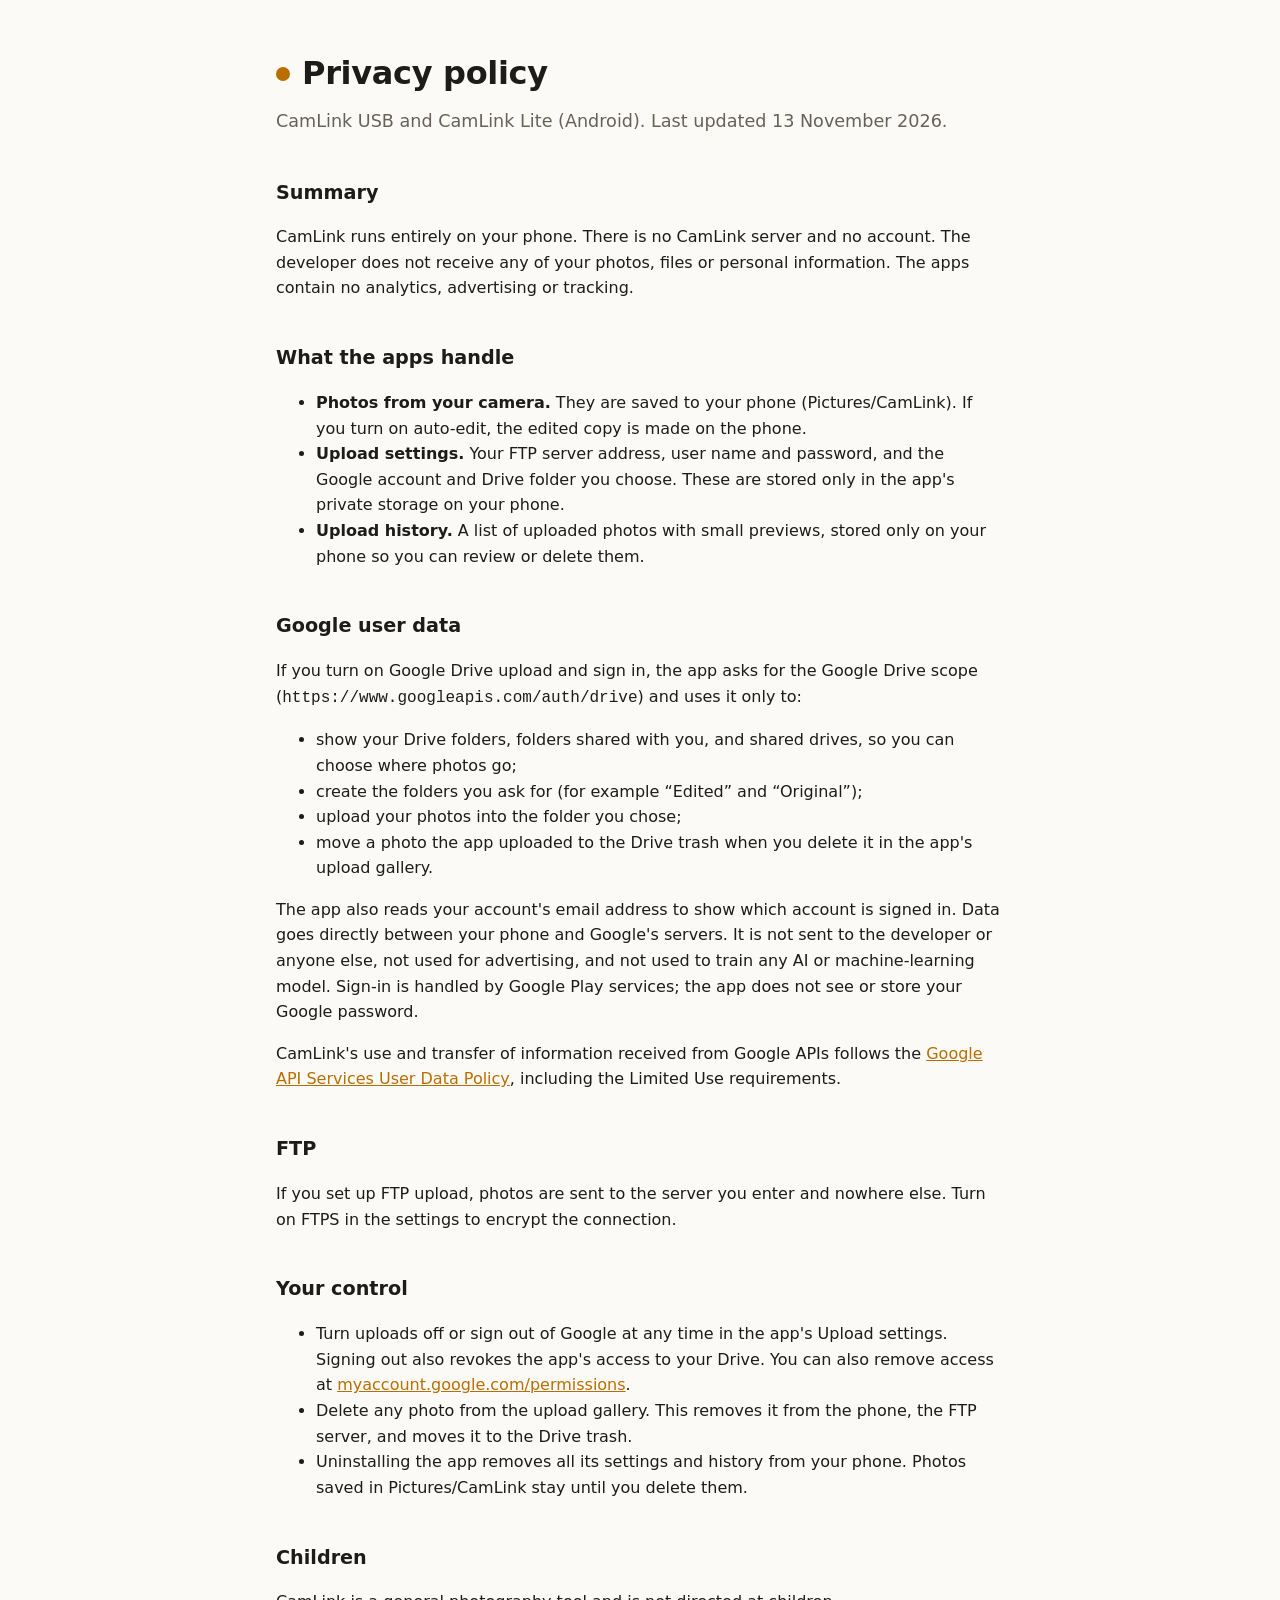
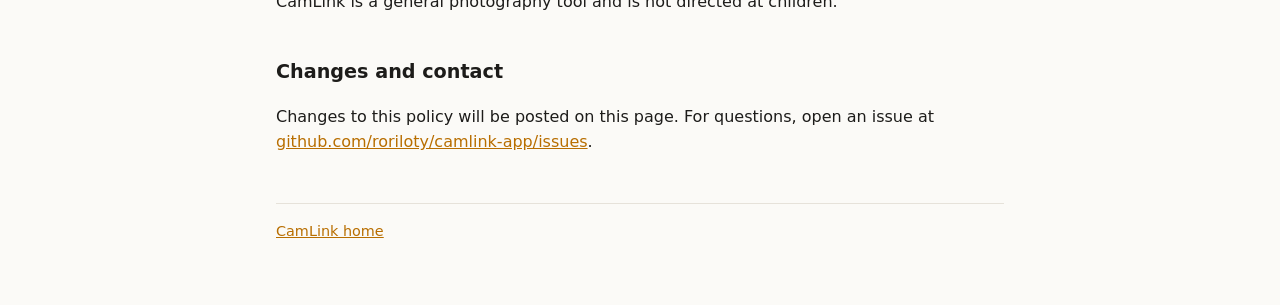
==== docs/privacy.html @ 0bced36a "CamLink USB and CamLink Lite 1.10.0 Sony Alpha USB tethering for Android: live view and camera contr" ====
<!doctype html>
<html lang="en">
<head>
  <meta charset="utf-8">
  <meta name="viewport" content="width=device-width, initial-scale=1">
  <title>CamLink Privacy</title>
  <link rel="stylesheet" href="style.css">
</head>
<body>
<main>
  <header><span class="dot"></span><h1>Privacy policy</h1></header>
  <p class="lead">CamLink USB and CamLink Lite (Android). Last updated 13 November 2026.</p>

  <h2>Summary</h2>
  <p>CamLink runs entirely on your phone. There is no CamLink server and no account. The developer does not receive
    any of your photos, files or personal information. The apps contain no analytics, advertising or tracking.</p>

  <h2>What the apps handle</h2>
  <ul>
    <li><strong>Photos from your camera.</strong> They are saved to your phone (Pictures/CamLink). If you turn on auto-edit, the
      edited copy is made on the phone.</li>
    <li><strong>Upload settings.</strong> Your FTP server address, user name and password, and the Google account and Drive folder
      you choose. These are stored only in the app's private storage on your phone.</li>
    <li><strong>Upload history.</strong> A list of uploaded photos with small previews, stored only on your phone so you can review or delete them.</li>
  </ul>

  <h2>Google user data</h2>
  <p>If you turn on Google Drive upload and sign in, the app asks for the Google Drive scope
    (<code>https://www.googleapis.com/auth/drive</code>) and uses it only to:</p>
  <ul>
    <li>show your Drive folders, folders shared with you, and shared drives, so you can choose where photos go;</li>
    <li>create the folders you ask for (for example “Edited” and “Original”);</li>
    <li>upload your photos into the folder you chose;</li>
    <li>move a photo the app uploaded to the Drive trash when you delete it in the app's upload gallery.</li>
  </ul>
  <p>The app also reads your account's email address to show which account is signed in. Data goes directly between your phone
    and Google's servers. It is not sent to the developer or anyone else, not used for advertising, and not used to train any AI or
    machine-learning model. Sign-in is handled by Google Play services; the app does not see or store your Google password.</p>
  <p>CamLink's use and transfer of information received from Google APIs follows the
    <a href="https://developers.google.com/terms/api-services-user-data-policy">Google API Services User Data Policy</a>,
    including the Limited Use requirements.</p>

  <h2>FTP</h2>
  <p>If you set up FTP upload, photos are sent to the server you enter and nowhere else. Turn on FTPS in the settings to encrypt the connection.</p>

  <h2>Your control</h2>
  <ul>
    <li>Turn uploads off or sign out of Google at any time in the app's Upload settings. Signing out also revokes the app's access to your Drive.
      You can also remove access at <a href="https://myaccount.google.com/permissions">myaccount.google.com/permissions</a>.</li>
    <li>Delete any photo from the upload gallery. This removes it from the phone, the FTP server, and moves it to the Drive trash.</li>
    <li>Uninstalling the app removes all its settings and history from your phone. Photos saved in Pictures/CamLink stay until you delete them.</li>
  </ul>

  <h2>Children</h2>
  <p>CamLink is a general photography tool and is not directed at children.</p>

  <h2>Changes and contact</h2>
  <p>Changes to this policy will be posted on this page. For questions, open an issue at
    <a href="https://github.com/roriloty/camlink-app/issues">github.com/roriloty/camlink-app/issues</a>.</p>

  <footer><a href="index.html">CamLink home</a></footer>
</main>
</body>
</html>
---- docs/style.css ----
:root {
  --bg: #fbfaf7; --fg: #1d1c1a; --dim: #66625b; --card: #ffffff; --line: #e6e2da; --accent: #b86e00;
}
@media (prefers-color-scheme: dark) {
  :root { --bg: #0e0e11; --fg: #ecebe8; --dim: #a19d96; --card: #17171c; --line: #2a2a31; --accent: #ffb300; }
}
* { box-sizing: border-box; }
body {
  margin: 0; background: var(--bg); color: var(--fg);
  font: 16px/1.6 system-ui, -apple-system, "Segoe UI", Roboto, sans-serif;
}
main { max-width: 760px; margin: 0 auto; padding: 48px 16px 64px; }
header { display: flex; align-items: center; gap: 12px; margin-bottom: 8px; }
.dot { width: 14px; height: 14px; border-radius: 50%; background: var(--accent); flex: none; }
h1 { font-size: 2rem; margin: 0; letter-spacing: -0.01em; }
h2 { font-size: 1.2rem; margin: 2.2em 0 0.4em; }
p, li { color: var(--fg); }
.lead { color: var(--dim); font-size: 1.1rem; margin-top: 0; }
.muted { color: var(--dim); font-size: 0.9rem; }
a { color: var(--accent); }
.cards { display: grid; grid-template-columns: repeat(auto-fit, minmax(220px, 1fr)); gap: 12px; margin: 24px 0; }
.card { background: var(--card); border: 1px solid var(--line); border-radius: 12px; padding: 16px; }
.card h3 { margin: 0 0 4px; font-size: 1rem; }
.card p { margin: 0; color: var(--dim); font-size: 0.95rem; }
.btn {
  display: inline-block; padding: 10px 18px; border-radius: 999px; background: var(--accent); color: #111;
  text-decoration: none; font-weight: 600; margin-right: 8px;
}
.btn.alt { background: transparent; color: var(--accent); border: 1px solid var(--accent); }
footer { margin-top: 48px; padding-top: 16px; border-top: 1px solid var(--line); color: var(--dim); font-size: 0.9rem; }
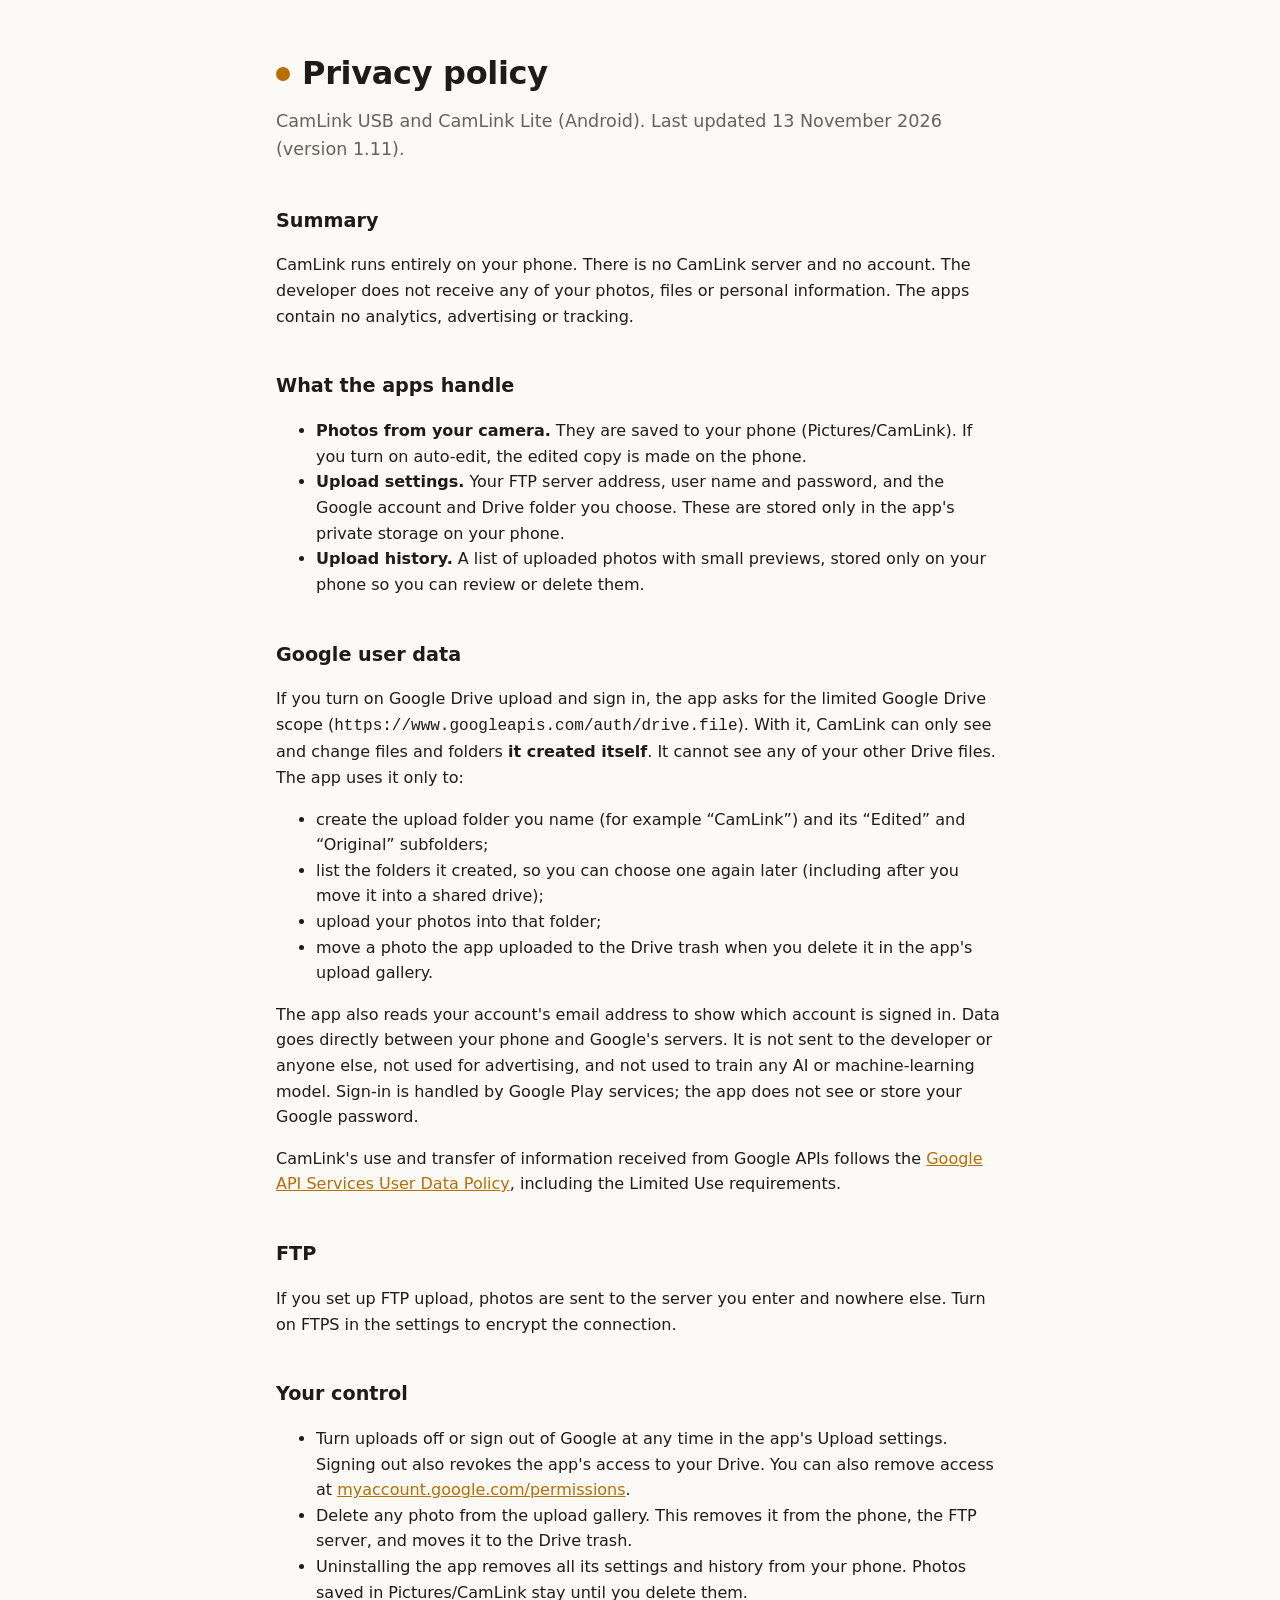
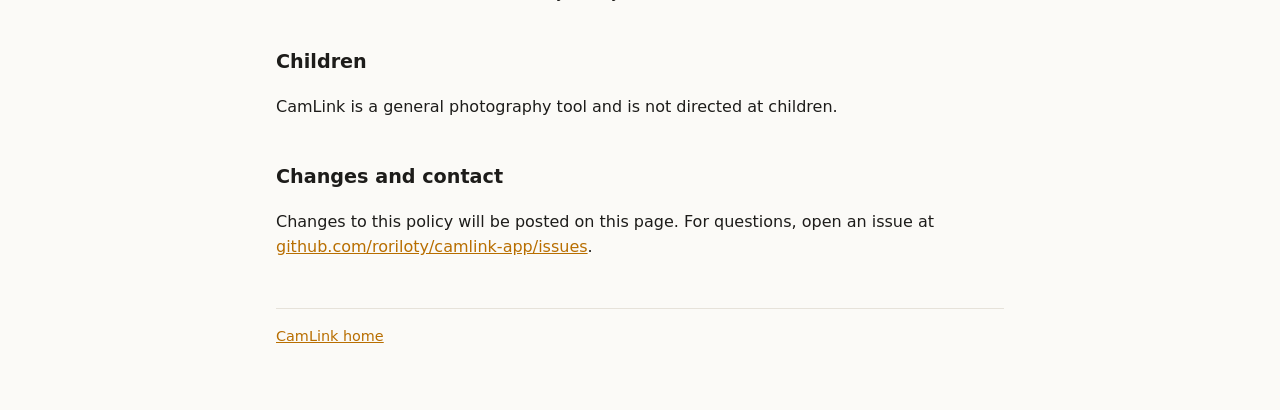
==== commit 530d94c7: "1.11.0: limited Drive access (drive.file) Drive upload now only uses folders CamLink created; the fo" ====
--- a/docs/privacy.html
+++ b/docs/privacy.html
@@ -9,7 +9,7 @@
 <body>
 <main>
   <header><span class="dot"></span><h1>Privacy policy</h1></header>
-  <p class="lead">CamLink USB and CamLink Lite (Android). Last updated 13 November 2026.</p>
+  <p class="lead">CamLink USB and CamLink Lite (Android). Last updated 13 November 2026 (version 1.11).</p>
 
   <h2>Summary</h2>
   <p>CamLink runs entirely on your phone. There is no CamLink server and no account. The developer does not receive
@@ -25,12 +25,13 @@
   </ul>
 
   <h2>Google user data</h2>
-  <p>If you turn on Google Drive upload and sign in, the app asks for the Google Drive scope
-    (<code>https://www.googleapis.com/auth/drive</code>) and uses it only to:</p>
+  <p>If you turn on Google Drive upload and sign in, the app asks for the limited Google Drive scope
+    (<code>https://www.googleapis.com/auth/drive.file</code>). With it, CamLink can only see and change files and folders
+    <strong>it created itself</strong>. It cannot see any of your other Drive files. The app uses it only to:</p>
   <ul>
-    <li>show your Drive folders, folders shared with you, and shared drives, so you can choose where photos go;</li>
-    <li>create the folders you ask for (for example “Edited” and “Original”);</li>
-    <li>upload your photos into the folder you chose;</li>
+    <li>create the upload folder you name (for example “CamLink”) and its “Edited” and “Original” subfolders;</li>
+    <li>list the folders it created, so you can choose one again later (including after you move it into a shared drive);</li>
+    <li>upload your photos into that folder;</li>
     <li>move a photo the app uploaded to the Drive trash when you delete it in the app's upload gallery.</li>
   </ul>
   <p>The app also reads your account's email address to show which account is signed in. Data goes directly between your phone
